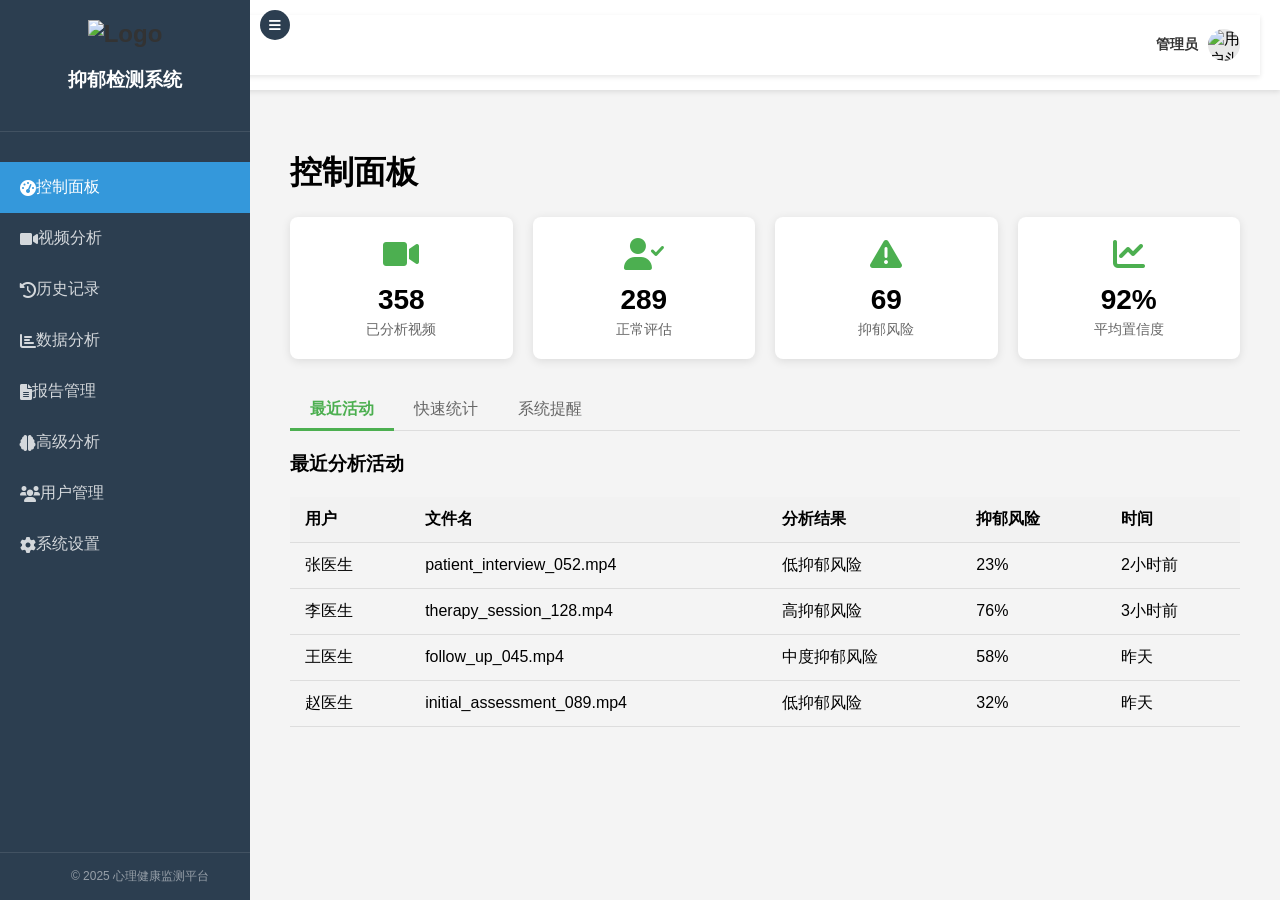
==== tcn/templates/index.html @ 93fea60d "1" ====
<!DOCTYPE html>
<html lang="zh-CN">
<head>
    <meta charset="UTF-8">
    <meta name="viewport" content="width=device-width, initial-scale=1.0">
    <title>抑郁症检测系统</title>
    <!-- 添加Chart.js库用于数据可视化 -->
    <script src="https://cdn.jsdelivr.net/npm/chart.js"></script>
    <!-- 添加Font Awesome图标库 -->
    <link rel="stylesheet" href="https://cdnjs.cloudflare.com/ajax/libs/font-awesome/6.0.0/css/all.min.css">
    <style>
        body {
            font-family: Arial, sans-serif;
            margin: 0;
            padding: 0;
            background-color: #f4f4f4;
        }
        
        /* 侧边栏样式 */
        .sidebar {
            position: fixed;
            left: 0;
            top: 0;
            height: 100%;
            width: 250px;
            background-color: #2c3e50;
            color: #fff;
            transition: all 0.3s ease;
            z-index: 1000;
            overflow-y: auto;
        }
        
        .sidebar-header {
            padding: 20px;
            text-align: center;
            border-bottom: 1px solid rgba(255, 255, 255, 0.1);
        }
        
        .sidebar-logo {
            font-size: 22px;
            font-weight: bold;
            color: #fff;
        }
        
        .sidebar-menu {
            padding: 0;
            list-style: none;
            margin: 30px 0;
        }
        
        .sidebar-menu li {
            padding: 0;
            position: relative;
        }
        
        .sidebar-menu li a {
            display: flex;
            align-items: center;
            padding: 15px 20px;
            color: rgba(255, 255, 255, 0.8);
            text-decoration: none;
            transition: 0.3s;
        }
        
        .sidebar-menu li a:hover {
            background: rgba(255, 255, 255, 0.1);
            color: #fff;
        }
        
        .sidebar-menu li.active a {
            background: #3498db;
            color: #fff;
        }
        
        .sidebar-menu .icon {
            margin-right: 10px;
            font-size: 18px;
            width: 25px;
            text-align: center;
        }
        
        .sidebar-footer {
            position: absolute;
            bottom: 0;
            width: 100%;
            padding: 15px;
            text-align: center;
            border-top: 1px solid rgba(255, 255, 255, 0.1);
            font-size: 12px;
            color: rgba(255, 255, 255, 0.5);
        }
        
        .main-content {
            margin-left: 250px;
            padding: 20px;
            transition: all 0.3s ease;
        }
        
        .toggle-sidebar {
            position: fixed;
            left: 260px;
            top: 10px;
            z-index: 1001;
            background: #2c3e50;
            color: #fff;
            border: none;
            border-radius: 50%;
            width: 30px;
            height: 30px;
            line-height: 30px;
            text-align: center;
            cursor: pointer;
            transition: all 0.3s ease;
        }
        
        body.sidebar-collapsed .sidebar {
            width: 60px;
        }
        
        body.sidebar-collapsed .sidebar-logo,
        body.sidebar-collapsed .sidebar-menu span {
            display: none;
        }
        
        body.sidebar-collapsed .main-content {
            margin-left: 60px;
        }
        
        body.sidebar-collapsed .toggle-sidebar {
            left: 70px;
        }
        
        /* 主内容区样式 */
        .container {
            max-width: 1200px;
            margin: 0 auto;
            padding: 20px;
        }
        header {
            background-color: #fff;
            box-shadow: 0 2px 5px rgba(0,0,0,0.1);
            padding: 15px 0;
        }
        .header-content {
            display: flex;
            justify-content: space-between;
            align-items: center;
            max-width: 1200px;
            margin: 0 auto;
            padding: 0 20px;
        }
        .logo {
            font-size: 24px;
            font-weight: bold;
            color: #333;
        }
        .user-info {
            display: flex;
            align-items: center;
        }
        .username {
            margin-right: 15px;
        }
        .btn {
            padding: 10px 15px;
            background-color: #4CAF50;
            color: white;
            border: none;
            border-radius: 4px;
            cursor: pointer;
            font-size: 16px;
            text-decoration: none;
        }
        .btn:hover {
            background-color: #45a049;
        }
        .btn-logout {
            background-color: #f44336;
        }
        .btn-logout:hover {
            background-color: #d32f2f;
        }
        .content {
            margin-top: 30px;
            background-color: #fff;
            padding: 20px;
            border-radius: 8px;
            box-shadow: 0 2px 5px rgba(0,0,0,0.1);
        }
        .upload-section {
            text-align: center;
            padding: 40px 20px;
            border: 2px dashed #ddd;
            border-radius: 8px;
            margin-bottom: 30px;
        }
        .upload-section h2 {
            margin-top: 0;
            color: #333;
        }
        .file-input-container {
            margin: 20px 0;
        }
        #file-name {
            margin-top: 10px;
            font-style: italic;
            color: #666;
        }
        .history-section h2 {
            color: #333;
            border-bottom: 1px solid #eee;
            padding-bottom: 10px;
        }
        table {
            width: 100%;
            border-collapse: collapse;
            margin-top: 20px;
        }
        th, td {
            padding: 12px 15px;
            text-align: left;
            border-bottom: 1px solid #ddd;
        }
        th {
            background-color: #f2f2f2;
            font-weight: bold;
        }
        .loader {
            border: 5px solid #f3f3f3;
            border-top: 5px solid #3498db;
            border-radius: 50%;
            width: 30px;
            height: 30px;
            animation: spin 2s linear infinite;
            margin: 20px auto;
            display: none;
        }
        @keyframes spin {
            0% { transform: rotate(0deg); }
            100% { transform: rotate(360deg); }
        }
        .result-section {
            display: none;
            margin-top: 30px;
            padding: 20px;
            background-color: #e8f5e9;
            border-radius: 8px;
        }
        .chart-container {
            height: 300px;
            margin-top: 20px;
        }
        
        /* 仪表盘相关样式 */
        .dashboard {
            display: grid;
            grid-template-columns: repeat(2, 1fr);
            gap: 20px;
            margin-bottom: 30px;
        }
        
        @media (min-width: 992px) {
            .dashboard {
                grid-template-columns: repeat(4, 1fr);
            }
        }
        
        .dashboard-card {
            background-color: #fff;
            border-radius: 8px;
            box-shadow: 0 2px 10px rgba(0,0,0,0.1);
            padding: 20px;
            text-align: center;
            transition: all 0.3s ease;
        }
        
        .dashboard-card:hover {
            transform: translateY(-5px);
            box-shadow: 0 5px 15px rgba(0,0,0,0.1);
        }
        
        .dashboard-card .icon {
            font-size: 32px;
            margin-bottom: 10px;
            color: #4CAF50;
        }
        
        .dashboard-card .number {
            font-size: 28px;
            font-weight: bold;
            margin-bottom: 5px;
        }
        
        .dashboard-card .label {
            color: #666;
            font-size: 14px;
        }
        
        /* 标签页样式 */
        .tabs {
            margin-top: 30px;
        }
        
        .tab-buttons {
            display: flex;
            border-bottom: 1px solid #ddd;
            margin-bottom: 20px;
        }
        
        .tab-button {
            padding: 10px 20px;
            background: none;
            border: none;
            cursor: pointer;
            font-size: 16px;
            position: relative;
            color: #666;
        }
        
        .tab-button.active {
            color: #4CAF50;
            font-weight: bold;
        }
        
        .tab-button.active::after {
            content: '';
            position: absolute;
            bottom: -1px;
            left: 0;
            width: 100%;
            height: 3px;
            background-color: #4CAF50;
        }
        
        .tab-content {
            display: none;
        }
        
        .tab-content.active {
            display: block;
        }
        
        /* 数据分析图表容器 */
        .chart-grid {
            display: grid;
            grid-template-columns: 1fr;
            gap: 20px;
            margin-top: 20px;
        }
        
        @media (min-width: 768px) {
            .chart-grid {
                grid-template-columns: repeat(2, 1fr);
            }
        }
        
        .chart-box {
            background-color: #fff;
            border-radius: 8px;
            box-shadow: 0 2px 5px rgba(0,0,0,0.1);
            padding: 15px;
            height: 300px;
        }
        
        .chart-box h3 {
            margin-top: 0;
            margin-bottom: 15px;
            font-size: 18px;
            color: #333;
        }
        
        /* 内容分区样式 */
        .content-section {
            display: none;
            animation: fadeIn 0.3s ease-in-out;
        }
        
        .content-section.active {
            display: block;
        }
        
        @keyframes fadeIn {
            from { opacity: 0; }
            to { opacity: 1; }
        }
        
        /* 系统设置样式 */
        .settings-grid {
            display: grid;
            grid-template-columns: 1fr;
            gap: 20px;
        }
        
        @media (min-width: 768px) {
            .settings-grid {
                grid-template-columns: repeat(2, 1fr);
            }
        }
        
        .settings-card {
            background-color: #fff;
            border-radius: 8px;
            box-shadow: 0 2px 5px rgba(0,0,0,0.1);
            padding: 20px;
            margin-bottom: 20px;
        }
        
        .settings-card h3 {
            margin-top: 0;
            margin-bottom: 15px;
            font-size: 18px;
            color: #333;
            border-bottom: 1px solid #eee;
            padding-bottom: 10px;
        }
        
        .form-group {
            margin-bottom: 15px;
        }
        
        .form-group label {
            display: block;
            margin-bottom: 5px;
            font-weight: bold;
            color: #555;
        }
        
        .form-control {
            width: 100%;
            padding: 8px 12px;
            border: 1px solid #ddd;
            border-radius: 4px;
            box-sizing: border-box;
            font-size: 14px;
        }
        
        .form-check {
            margin-bottom: 10px;
        }
        
        .form-check label {
            margin-left: 5px;
            font-weight: normal;
        }
        
        .settings-actions {
            text-align: right;
            margin-top: 15px;
        }
        
        /* 高级分析样式 */
        .analysis-options {
            display: flex;
            flex-wrap: wrap;
            gap: 15px;
            margin-bottom: 20px;
        }
        
        .analysis-option {
            flex: 1;
            min-width: 200px;
            padding: 15px;
            border: 1px solid #ddd;
            border-radius: 8px;
            text-align: center;
            cursor: pointer;
            transition: all 0.2s ease;
        }
        
        .analysis-option:hover {
            border-color: #4CAF50;
            background-color: rgba(76, 175, 80, 0.05);
        }
        
        .analysis-option.selected {
            border-color: #4CAF50;
            background-color: rgba(76, 175, 80, 0.1);
        }
        
        .analysis-option i {
            font-size: 32px;
            color: #4CAF50;
            margin-bottom: 10px;
            display: block;
        }
        
        /* 报告管理样式 */
        .report-filter {
            display: flex;
            flex-wrap: wrap;
            gap: 15px;
            margin-bottom: 20px;
            align-items: center;
        }
        
        .report-filter .form-group {
            margin-bottom: 0;
            flex: 1;
            min-width: 200px;
        }
        
        .report-list {
            list-style: none;
            padding: 0;
            margin: 0;
        }
        
        .report-item {
            background-color: #fff;
            padding: 15px;
            border-radius: 8px;
            border-left: 4px solid #4CAF50;
            margin-bottom: 15px;
            box-shadow: 0 2px 5px rgba(0,0,0,0.05);
        }
        
        .report-item h4 {
            margin-top: 0;
            margin-bottom: 10px;
            color: #333;
        }
        
        .report-meta {
            display: flex;
            font-size: 12px;
            color: #777;
            margin-bottom: 10px;
        }
        
        .report-meta > div {
            margin-right: 15px;
        }
        
        .report-meta i {
            margin-right: 5px;
        }
        
        .report-actions {
            display: flex;
            justify-content: flex-end;
            gap: 10px;
        }
        
        .btn-sm {
            padding: 5px 10px;
            font-size: 12px;
        }
        
        /* 用户管理样式 */
        .user-card {
            display: flex;
            align-items: center;
            padding: 15px;
            border-radius: 8px;
            background-color: #fff;
            box-shadow: 0 2px 5px rgba(0,0,0,0.05);
            margin-bottom: 15px;
        }
        
        .user-avatar {
            width: 50px;
            height: 50px;
            border-radius: 50%;
            background-color: #e9e9e9;
            display: flex;
            align-items: center;
            justify-content: center;
            font-size: 24px;
            color: #666;
            margin-right: 15px;
        }
        
        .user-info-detail {
            flex: 1;
        }
        
        .user-name {
            font-weight: bold;
            margin: 0;
            font-size: 16px;
        }
        
        .user-email {
            color: #777;
            font-size: 14px;
            margin: 5px 0 0 0;
        }
        
        .user-role {
            display: inline-block;
            padding: 3px 8px;
            background-color: #e9f5e9;
            color: #4CAF50;
            border-radius: 30px;
            font-size: 12px;
            margin-top: 5px;
        }
        
        .user-actions {
            display: flex;
            gap: 10px;
        }

        /* 数据分析相关样式 */
        .analytics-filters {
            display: flex;
            flex-wrap: wrap;
            gap: 15px;
            margin-bottom: 25px;
            padding: 15px;
            background-color: #f8f9fa;
            border-radius: 8px;
            align-items: flex-end;
        }
        
        .analytics-summary {
            display: flex;
            flex-wrap: wrap;
            gap: 20px;
            margin-bottom: 30px;
        }
        
        .summary-card {
            flex: 1;
            min-width: 220px;
            background-color: white;
            border-radius: 8px;
            padding: 20px;
            box-shadow: 0 2px 6px rgba(0,0,0,0.08);
            display: flex;
            align-items: center;
        }
        
        .card-icon {
            width: 48px;
            height: 48px;
            border-radius: 50%;
            display: flex;
            align-items: center;
            justify-content: center;
            font-size: 20px;
            color: white;
            margin-right: 15px;
        }
        
        .bg-primary { background-color: #4CAF50; }
        .bg-danger { background-color: #F44336; }
        .bg-success { background-color: #2196F3; }
        .bg-warning { background-color: #FF9800; }
        
        .card-content {
            flex: 1;
        }
        
        .card-title {
            font-size: 14px;
            color: #666;
            margin-bottom: 5px;
        }
        
        .card-value {
            font-size: 24px;
            font-weight: bold;
            color: #333;
            margin-bottom: 5px;
        }
        
        .card-trend {
            font-size: 13px;
            display: flex;
            align-items: center;
        }
        
        .card-trend.positive {
            color: #4CAF50;
        }
        
        .card-trend.negative {
            color: #F44336;
        }
        
        .card-trend i {
            margin-right: 5px;
        }
        
        /* 图表容器 */
        .analytics-main {
            display: flex;
            flex-direction: column;
            gap: 25px;
        }
        
        .chart-container {
            background-color: white;
            border-radius: 8px;
            padding: 20px;
            box-shadow: 0 2px 6px rgba(0,0,0,0.08);
        }
        
        .chart-container.large-chart {
            height: 350px;
        }
        
        .chart-container canvas {
            width: 100%;
        }
        
        .chart-header {
            display: flex;
            justify-content: space-between;
            align-items: center;
            margin-bottom: 15px;
        }
        
        .chart-header h3 {
            margin: 0;
            font-size: 16px;
            font-weight: 600;
            color: #333;
        }
        
        .chart-actions {
            display: flex;
            gap: 5px;
        }
        
        .btn-icon {
            width: 32px;
            height: 32px;
            border-radius: 4px;
            border: 1px solid #eee;
            background: transparent;
            display: flex;
            align-items: center;
            justify-content: center;
            cursor: pointer;
        }
        
        .btn-icon:hover {
            background-color: #f5f5f5;
        }
        
        .chart-grid-2 {
            display: flex;
            flex-wrap: wrap;
            gap: 25px;
        }
        
        .chart-grid-2 .chart-container {
            flex: 1 1 calc(50% - 25px);
            min-width: 300px;
        }

        /* 顶部导航样式 */
        .header-content {
            display: flex;
            justify-content: space-between;
            align-items: center;
            padding: 0 20px;
            height: 60px;
            background-color: #fff;
            box-shadow: 0 2px 5px rgba(0,0,0,0.1);
        }
        
        .header-content h1 {
            font-size: 18px;
            color: #333;
            margin: 0;
        }
        
        .user-profile {
            display: flex;
            align-items: center;
            position: relative;
        }
        
        .user-name {
            margin-right: 10px;
            font-size: 14px;
            color: #333;
        }
        
        .avatar {
            width: 32px;
            height: 32px;
            border-radius: 50%;
            object-fit: cover;
            background-color: #e9e9e9;
        }
        
        .dropdown-menu {
            display: none;
            position: absolute;
            right: 0;
            top: 100%;
            background-color: #fff;
            border: 1px solid #ddd;
            border-radius: 4px;
            box-shadow: 0 2px 10px rgba(0,0,0,0.1);
            z-index: 1000;
        }
        
        .user-profile:hover .dropdown-menu {
            display: block;
        }
        
        .dropdown-menu a {
            display: block;
            padding: 10px 15px;
            color: #333;
            text-decoration: none;
            font-size: 14px;
        }
        
        .dropdown-menu a:hover {
            background-color: #f5f5f5;
        }
    </style>
</head>
<body>
    <header>
        <div class="header-content">
            <h1>抑郁检测系统</h1>
            <div class="user-profile">
                <span class="user-name">管理员</span>
                <img src="https://via.placeholder.com/32" alt="用户头像" class="avatar">
                <div class="dropdown-menu">
                    <a href="#"><i class="fas fa-user"></i> 个人信息</a>
                    <a href="#"><i class="fas fa-cog"></i> 账号设置</a>
                    <a href="#"><i class="fas fa-sign-out-alt"></i> 退出登录</a>
                </div>
            </div>
        </div>
    </header>

    <div class="sidebar">
        <div class="sidebar-header">
            <img src="https://via.placeholder.com/40" alt="Logo" class="logo">
            <h3>抑郁检测系统</h3>
        </div>
        <ul class="sidebar-menu">
            <li class="active">
                <a href="#" class="nav-link" data-section="dashboard-section">
                    <i class="fas fa-tachometer-alt"></i>
                    <span>控制面板</span>
                </a>
            </li>
            <li>
                <a href="#" class="nav-link" data-section="upload-section">
                    <i class="fas fa-video"></i>
                    <span>视频分析</span>
                </a>
            </li>
            <li>
                <a href="#" class="nav-link" data-section="history-section">
                    <i class="fas fa-history"></i>
                    <span>历史记录</span>
                </a>
            </li>
            <li>
                <a href="#" class="nav-link" data-section="analytics-section">
                    <i class="fas fa-chart-bar"></i>
                    <span>数据分析</span>
                </a>
            </li>
            <li>
                <a href="#" class="nav-link" data-section="reports-section">
                    <i class="fas fa-file-alt"></i>
                    <span>报告管理</span>
                </a>
            </li>
            <li>
                <a href="#" class="nav-link" data-section="advanced-section">
                    <i class="fas fa-brain"></i>
                    <span>高级分析</span>
                </a>
            </li>
            <li>
                <a href="#" class="nav-link" data-section="users-section">
                    <i class="fas fa-users"></i>
                    <span>用户管理</span>
                </a>
            </li>
            <li>
                <a href="#" class="nav-link" data-section="settings-section">
                    <i class="fas fa-cog"></i>
                    <span>系统设置</span>
                </a>
            </li>
        </ul>
        <div class="sidebar-footer">
            <span>© 2025 心理健康监测平台</span>
        </div>
    </div>

<!-- 修改主内容区域，添加各功能模块的内容 -->
    <div class="main-content">
        <button class="toggle-sidebar" id="toggle-sidebar">
            <i class="fas fa-bars"></i>
        </button>
        
        <div class="container">
            <!-- 控制面板部分 -->
            <div class="content-section active" id="dashboard-section">
                <h1>控制面板</h1>
                
                <div class="dashboard">
                    <div class="dashboard-card">
                        <div class="icon"><i class="fas fa-video"></i></div>
                        <div class="number" id="total-videos">358</div>
                        <div class="label">已分析视频</div>
                    </div>
                    <div class="dashboard-card">
                        <div class="icon"><i class="fas fa-user-check"></i></div>
                        <div class="number" id="normal-count">289</div>
                        <div class="label">正常评估</div>
                    </div>
                    <div class="dashboard-card">
                        <div class="icon"><i class="fas fa-exclamation-triangle"></i></div>
                        <div class="number" id="depression-count">69</div>
                        <div class="label">抑郁风险</div>
                    </div>
                    <div class="dashboard-card">
                        <div class="icon"><i class="fas fa-chart-line"></i></div>
                        <div class="number" id="avg-confidence">92%</div>
                        <div class="label">平均置信度</div>
                    </div>
                </div>

                <div class="tabs">
                    <div class="tab-buttons">
                        <button class="tab-button active" data-tab="recent-activity">最近活动</button>
                        <button class="tab-button" data-tab="quick-stats">快速统计</button>
                        <button class="tab-button" data-tab="alerts">系统提醒</button>
                    </div>
                    
                    <div class="tab-content active" id="recent-activity-tab">
                        <h3>最近分析活动</h3>
                        <table id="recent-activity-table">
                            <thead>
                                <tr>
                                    <th>用户</th>
                                    <th>文件名</th>
                                    <th>分析结果</th>
                                    <th>抑郁风险</th>
                                    <th>时间</th>
                                </tr>
                            </thead>
                            <tbody>
                                <tr>
                                    <td>张医生</td>
                                    <td>patient_interview_052.mp4</td>
                                    <td>低抑郁风险</td>
                                    <td>23%</td>
                                    <td>2小时前</td>
                                </tr>
                                <tr>
                                    <td>李医生</td>
                                    <td>therapy_session_128.mp4</td>
                                    <td>高抑郁风险</td>
                                    <td>76%</td>
                                    <td>3小时前</td>
                                </tr>
                                <tr>
                                    <td>王医生</td>
                                    <td>follow_up_045.mp4</td>
                                    <td>中度抑郁风险</td>
                                    <td>58%</td>
                                    <td>昨天</td>
                                </tr>
                                <tr>
                                    <td>赵医生</td>
                                    <td>initial_assessment_089.mp4</td>
                                    <td>低抑郁风险</td>
                                    <td>32%</td>
                                    <td>昨天</td>
                                </tr>
                            </tbody>
                        </table>
                    </div>
                    
                    <div class="tab-content" id="quick-stats-tab">
                        <div class="chart-grid">
                            <div class="chart-box">
                                <h3>本月趋势分析</h3>
                                <canvas id="monthly-overview-chart"></canvas>
                            </div>
                            <div class="chart-box">
                                <h3>患者年龄分布</h3>
                                <canvas id="age-distribution-chart"></canvas>
                            </div>
                        </div>
                    </div>
                    
                    <div class="tab-content" id="alerts-tab">
                        <div class="alerts-container">
                            <div class="alert-item">
                                <div class="alert-icon warning"><i class="fas fa-exclamation-triangle"></i></div>
                                <div class="alert-content">
                                    <h4>高抑郁风险检测</h4>
                                    <p>系统检测到3名患者的抑郁风险超过80%，请及时查看报告。</p>
                                    <div class="alert-time">今天 09:45</div>
                                </div>
                                <div class="alert-actions">
                                    <button class="btn btn-sm">查看详情</button>
                                </div>
                            </div>
                            
                            <div class="alert-item">
                                <div class="alert-icon info"><i class="fas fa-info-circle"></i></div>
                                <div class="alert-content">
                                    <h4>模型更新完成</h4>
                                    <p>系统模型已更新至v2.3.5版本，识别准确度提升4.2%</p>
                                    <div class="alert-time">昨天 15:20</div>
                                </div>
                                <div class="alert-actions">
                                    <button class="btn btn-sm">了解详情</button>
                                </div>
                            </div>
                            
                            <div class="alert-item">
                                <div class="alert-icon success"><i class="fas fa-check-circle"></i></div>
                                <div class="alert-content">
                                    <h4>批量分析完成</h4>
                                    <p>25个视频文件的批量分析已完成，可查看分析报告。</p>
                                    <div class="alert-time">昨天 10:15</div>
                                </div>
                                <div class="alert-actions">
                                    <button class="btn btn-sm">查看报告</button>
                                </div>
                            </div>
                        </div>
                    </div>
                </div>
            </div>

            <!-- 视频分析部分 -->
            <div class="content-section" id="upload-section">
                <h1>视频分析</h1>
                
                <div class="upload-section">
                    <h2>上传视频进行分析</h2>
                    <p>请上传一段MP4格式的视频文件，系统将分析视频中的面部表情和语音特征</p>
                    <div class="file-input-container">
                        <input type="file" id="video-upload" accept=".mp4" style="display: none;">
                        <button class="btn" id="upload-btn">选择文件</button>
                        <div id="file-name"></div>
                    </div>
                    <button class="btn" id="analyze-btn" disabled>开始分析</button>
                    <div class="loader" id="loader"></div>
                </div>

                <div class="result-section" id="result-section">
                    <h2>分析结果</h2>
                    <div class="result-summary">
                        <div class="result-card">
                            <h3>综合评估</h3>
                            <div class="result-value" id="result-text">中度抑郁风险</div>
                            <div class="confidence-meter">
                                <div class="confidence-bar" style="width:68%"></div>
                            </div>
                            <div class="confidence-value">置信度: 68%</div>
                        </div>
                        
                        <div class="result-details">
                            <div class="detail-item">
                                <div class="detail-label">面部表情分析</div>
                                <div class="detail-value">较少的积极情绪表达</div>
                            </div>
                            <div class="detail-item">
                                <div class="detail-label">语音特征分析</div>
                                <div class="detail-value">语调平缓，能量低</div>
                            </div>
                            <div class="detail-item">
                                <div class="detail-label">肢体语言分析</div>
                                <div class="detail-value">动作减少，姿势略显紧张</div>
                            </div>
                        </div>
                    </div>
                    
                    <div
                </div>
                
                <div class="history-section">
                    <table id="history-table">
                        <thead>
                            <tr>
                                <th><input type="checkbox" id="select-all"></th>
                                <th>文件名</th>
                                <th>分析结果</th>
                                <th>非抑郁概率</th>
                                <th>抑郁概率</th>
                                <th>分析时间</th>
                                <th>操作</th>
                            </tr>
                        </thead>
                        <tbody id="history-tbody">
                            <tr>
                                <td><input type="checkbox"></td>
                                <td>interview_video_001.mp4</td>
                                <td><span class="status normal">正常</span></td>
                                <td>87%</td>
                                <td>13%</td>
                                <td>2025-05-17 14:32</td>
                                <td>
                                    <button class="btn-icon"><i class="fas fa-eye"></i></button>
                                    <button class="btn-icon"><i class="fas fa-download"></i></button>
                                    <button class="btn-icon"><i class="fas fa-trash"></i></button>
                                </td>
                            </tr>
                            <tr>
                                <td><input type="checkbox"></td>
                                <td>patient_assessment_045.mp4</td>
                                <td><span class="status warning">中度抑郁</span></td>
                                <td>42%</td>
                                <td>58%</td>
                                <td>2025-05-16 10:15</td>
                                <td>
                                    <button class="btn-icon"><i class="fas fa-eye"></i></button>
                                    <button class="btn-icon"><i class="fas fa-download"></i></button>
                                    <button class="btn-icon"><i class="fas fa-trash"></i></button>
                                </td>
                            </tr>
                            <tr>
                                <td><input type="checkbox"></td>
                                <td>therapy_session_028.mp4</td>
                                <td><span class="status danger">重度抑郁</span></td>
                                <td>18%</td>
                                <td>82%</td>
                                <td>2025-05-15 09:47</td>
                                <td>
                                    <button class="btn-icon"><i class="fas fa-eye"></i></button>
                                    <button class="btn-icon"><i class="fas fa-download"></i></button>
                                    <button class="btn-icon"><i class="fas fa-trash"></i></button>
                                </td>
                            </tr>
                        </tbody>
                    </table>
                    
                    <div class="bulk-actions">
                        <span>已选择 0 项</span>
                        <button class="btn btn-sm" disabled><i class="fas fa-download"></i> 批量导出</button>
                        <button class="btn btn-sm btn-danger" disabled><i class="fas fa-trash"></i> 批量删除</button>
                    </div>
                    
                    <div class="pagination">
                        <button class="page-btn"><i class="fas fa-angle-left"></i></button>
                        <button class="page-btn active">1</button>
                        <button class="page-btn">2</button>
                        <button class="page-btn">3</button>
                        <span class="page-separator">...</span>
                        <button class="page-btn">12</button>
                        <button class="page-btn"><i class="fas fa-angle-right"></i></button>
                    </div>
                </div>
            </div>
            
            <!-- 数据分析部分 -->
            <div class="content-section" id="analytics-section">
                <h1>数据分析</h1>
                
                <div class="analytics-filters">
                    <div class="form-group">
                        <label for="date-range-analytics">时间范围</label>
                        <select id="date-range-analytics" class="form-control">
                            <option value="last7">过去7天</option>
                            <option value="last30" selected>过去30天</option>
                            <option value="last90">过去90天</option>
                            <option value="last365">过去一年</option>
                            <option value="custom">自定义...</option>
                        </select>
                    </div>
                    
                    <div class="form-group">
                        <label for="user-filter">数据来源</label>
                        <select id="user-filter" class="form-control">
                            <option value="all">所有用户</option>
                            <option value="current">仅当前用户</option>
                            <option value="select">选择用户...</option>
                        </select>
                    </div>
                    
                    <div class="form-group">
                        <button class="btn btn-primary" id="update-analytics">
                            <i class="fas fa-sync"></i> 更新数据
                        </button>
                        <button class="btn btn-outline-secondary">
                            <i class="fas fa-download"></i> 导出数据
                        </button>
                    </div>
                </div>
                
                <div class="analytics-summary">
                    <div class="summary-card">
                        <div class="card-icon bg-primary">
                            <i class="fas fa-film"></i>
                        </div>
                        <div class="card-content">
                            <div class="card-title">总分析数</div>
                            <div class="card-value">2,458</div>
                            <div class="card-trend positive">
                                <i class="fas fa-arrow-up"></i>
                                <span>12.3% ↑</span>
                            </div>
                        </div>
                    </div>
                    
                    <div class="summary-card">
                        <div class="card-icon bg-danger">
                            <i class="fas fa-exclamation-circle"></i>
                        </div>
                        <div class="card-content">
                            <div class="card-title">抑郁检出率</div>
                            <div class="card-value">18.7%</div>
                            <div class="card-trend negative">
                                <i class="fas fa-arrow-up"></i>
                                <span>2.5% ↑</span>
                            </div>
                        </div>
                    </div>
                    
                    <div class="summary-card">
                        <div class="card-icon bg-success">
                            <i class="fas fa-check-circle"></i>
                        </div>
                        <div class="card-content">
                            <div class="card-title">模型准确率</div>
                            <div class="card-value">93.8%</div>
                            <div class="card-trend positive">
                                <i class="fas fa-arrow-up"></i>
                                <span>1.2% ↑</span>
                            </div>
                        </div>
                    </div>
                    
                    <div class="summary-card">
                        <div class="card-icon bg-warning">
                            <i class="fas fa-stopwatch"></i>
                        </div>
                        <div class="card-content">
                            <div class="card-title">平均分析时长</div>
                            <div class="card-value">26秒</div>
                            <div class="card-trend positive">
                                <i class="fas fa-arrow-down"></i>
                                <span>3.5秒 ↓</span>
                            </div>
                        </div>
                    </div>
                </div>
                
                <div class="analytics-main">
                    <div class="chart-container large-chart">
                        <div class="chart-header">
                            <h3>检测结果分布趋势</h3>
                            <div class="chart-actions">
                                <button class="btn-icon"><i class="fas fa-expand"></i></button>
                                <button class="btn-icon"><i class="fas fa-download"></i></button>
                            </div>
                        </div>
                        <canvas id="detection-trend-chart"></canvas>
                    </div>
                    
                    <div class="chart-grid-2">
                        <div class="chart-container">
                            <div class="chart-header">
                                <h3>检测结果分布</h3>
                                <div class="chart-actions">
                                    <button class="btn-icon"><i class="fas fa-expand"></i></button>
                                    <button class="btn-icon"><i class="fas fa-download"></i></button>
                                </div>
                            </div>
                            <canvas id="result-distribution-chart"></canvas>
                        </div>
                        
                        <div class="chart-container">
                            <div class="chart-header">
                                <h3>不同年龄段抑郁检出率</h3>
                                <div class="chart-actions">
                                    <button class="btn-icon"><i class="fas fa-expand"></i></button>
                                    <button class="btn-icon"><i class="fas fa-download"></i></button>
                                </div>
                            </div>
                            <canvas id="age-depression-chart"></canvas>
                        </div>
                    </div>
                    
                    <div class="chart-grid-2">
                        <div class="chart-container">
                            <div class="chart-header">
                                <h3>不同性别抑郁检出率</h3>
                                <div class="chart-actions">
                                    <button class="btn-icon"><i class="fas fa-expand"></i></button>
                                    <button class="btn-icon"><i class="fas fa-download"></i></button>
                                </div>
                            </div>
                            <canvas id="gender-depression-chart"></canvas>
                        </div>
                        
                        <div class="chart-container">
                            <div class="chart-header">
                                <h3>模型置信度分布</h3>
                                <div class="chart-actions">
                                    <button class="btn-icon"><i class="fas fa-expand"></i></button>
                                    <button class="btn-icon"><i class="fas fa-download"></i></button>
                                </div>
                            </div>
                            <canvas id="confidence-distribution-chart"></canvas>
                        </div>
                    </div>
                </div>
            </div>
            
            <!-- 报告管理部分 -->
            <div class="content-section" id="reports-section">
                <!-- 报告管理内容将在这里添加 -->
            </div>
            
            <!-- 高级分析部分 -->
            <div class="content-section" id="advanced-section">
                <!-- 高级分析内容将在这里添加 -->
            </div>
            
            <!-- 用户管理部分 -->
            <div class="content-section" id="users-section">
                <!-- 用户管理内容将在这里添加 -->
            </div>
            
            <!-- 系统设置部分 -->
            <div class="content-section" id="settings-section">
                <!-- 系统设置内容将在这里添加 -->
            </div>
        </div>
    </div>

    <!-- 添加JavaScript功能实现 -->
    <script>
        document.addEventListener('DOMContentLoaded', function() {
            // 侧边栏切换功能
            const toggleBtn = document.getElementById('toggle-sidebar');
            toggleBtn.addEventListener('click', function() {
                document.body.classList.toggle('sidebar-collapsed');
            });
            
            // 菜单项切换功能
            const navLinks = document.querySelectorAll('.nav-link');
            navLinks.forEach(link => {
                link.addEventListener('click', function(e) {
                    e.preventDefault();
                    
                    // 切换活动菜单项
                    navLinks.forEach(item => item.parentElement.classList.remove('active'));
                    this.parentElement.classList.add('active');
                    
                    // 显示对应内容部分
                    const targetSection = this.getAttribute('data-section');
                    document.querySelectorAll('.content-section').forEach(section => {
                        section.classList.remove('active');
                    });
                    document.getElementById(targetSection).classList.add('active');
                });
            });
            
            // 标签页切换功能
            const tabButtons = document.querySelectorAll('.tab-button');
            tabButtons.forEach(button => {
                button.addEventListener('click', function() {
                    const tabId = this.getAttribute('data-tab');
                    const parent = this.closest('.tabs');
                    
                    // 切换标签按钮
                    parent.querySelectorAll('.tab-button').forEach(btn => {
                        btn.classList.remove('active');
                    });
                    this.classList.add('active');
                    
                    // 切换标签内容
                    parent.querySelectorAll('.tab-content').forEach(content => {
                        content.classList.remove('active');
                    });
                    document.getElementById(tabId + '-tab').classList.add('active');
                });
            });
            
            // 初始化图表
            initCharts();
            
            // 模拟加载数据的动画效果
            setTimeout(() => {
                document.querySelectorAll('.dashboard-card .number').forEach(el => {
                    el.classList.add('animated');
                });
            }, 500);
        });
        
        function initCharts() {
            // 1. 检测结果分布趋势图
            const detectionTrendCtx = document.getElementById('detection-trend-chart');
            if (detectionTrendCtx) {
                new Chart(detectionTrendCtx, {
                    type: 'line',
                    data: {
                        labels: ['1月', '2月', '3月', '4月', '5月'],
                        datasets: [
                            {
                                label: '非抑郁',
                                data: [320, 345, 298, 378, 410],
                                borderColor: '#4CAF50',
                                backgroundColor: 'rgba(76, 175, 80, 0.1)',
                                fill: true,
                                tension: 0.4
                            },
                            {
                                label: '轻度抑郁',
                                data: [45, 48, 56, 53, 61],
                                borderColor: '#FFC107',
                                backgroundColor: 'rgba(255, 193, 7, 0.1)',
                                fill: true,
                                tension: 0.4
                            },
                            {
                                label: '中度抑郁',
                                data: [23, 25, 28, 31, 29],
                                borderColor: '#FF9800',
                                backgroundColor: 'rgba(255, 152, 0, 0.1)',
                                fill: true,
                                tension: 0.4
                            },
                            {
                                label: '重度抑郁',
                                data: [12, 10, 13, 15, 12],
                                borderColor: '#F44336',
                                backgroundColor: 'rgba(244, 67, 54, 0.1)',
                                fill: true,
                                tension: 0.4
                            }
                        ]
                    },
                    options: {
                        responsive: true,
                        maintainAspectRatio: false,
                        plugins: {
                            legend: {
                                position: 'top'
                            },
                            tooltip: {
                                mode: 'index',
                                intersect: false
                            }
                        },
                        scales: {
                            x: {
                                title: {
                                    display: true,
                                    text: '月份'
                                }
                            },
                            y: {
                                stacked: true,
                                title: {
                                    display: true,
                                    text: '检测数量'
                                }
                            }
                        }
                    }
                });
            }
            
            // 2. 结果分布饼图
            const resultDistributionCtx = document.getElementById('result-distribution-chart');
            if (resultDistributionCtx) {
                new Chart(resultDistributionCtx, {
                    type: 'doughnut',
                    data: {
                        labels: ['非抑郁', '轻度抑郁', '中度抑郁', '重度抑郁'],
                        datasets: [{
                            data: [410, 61, 29, 12],
                            backgroundColor: [
                                '#4CAF50',
                                '#FFC107',
                                '#FF9800',
                                '#F44336'
                            ]
                        }]
                    },
                    options: {
                        responsive: true,
                        maintainAspectRatio: false,
                        plugins: {
                            legend: {
                                position: 'bottom'
                            }
                        }
                    }
                });
            }
            
            // 3. 年龄段抑郁检出率
            const ageDepressionCtx = document.getElementById('age-depression-chart');
            if (ageDepressionCtx) {
                new Chart(ageDepressionCtx, {
                    type: 'bar',
                    data: {
                        labels: ['18-24岁', '25-34岁', '35-44岁', '45-54岁', '55-64岁', '65岁以上'],
                        datasets: [{
                            label: '抑郁检出率',
                            data: [24.8, 18.5, 15.2, 19.7, 22.3, 26.5],
                            backgroundColor: '#2196F3'
                        }]
                    },
                    options: {
                        responsive: true,
                        maintainAspectRatio: false,
                        plugins: {
                            legend: {
                                display: false
                            }
                        },
                        scales: {
                            y: {
                                beginAtZero: true,
                                title: {
                                    display: true,
                                    text: '检出率 (%)'
                                },
                                max: 30
                            }
                        }
                    }
                });
            }
            
            // 4. 性别抑郁检出率
            const genderDepressionCtx = document.getElementById('gender-depression-chart');
            if (genderDepressionCtx) {
                new Chart(genderDepressionCtx, {
                    type: 'bar',
                    data: {
                        labels: ['男性', '女性'],
                        datasets: [
                            {
                                label: '总体',
                                data: [16.4, 23.7],
                                backgroundColor: '#2196F3'
                            },
                            {
                                label: '轻度',
                                data: [10.2, 14.8],
                                backgroundColor: '#FFC107'
                            },
                            {
                                label: '中度',
                                data: [4.5, 6.3],
                                backgroundColor: '#FF9800'
                            },
                            {
                                label: '重度',
                                data: [1.7, 2.6],
                                backgroundColor: '#F44336'
                            }
                        ]
                    },
                    options: {
                        responsive: true,
                        maintainAspectRatio: false,
                        plugins: {
                            legend: {
                                position: 'bottom'
                            }
                        },
                        scales: {
                            y: {
                                beginAtZero: true,
                                title: {
                                    display: true,
                                    text: '检出率 (%)'
                                }
                            }
                        }
                    }
                });
            }
            
            // 5. 模型置信度分布
            const confidenceDistributionCtx = document.getElementById('confidence-distribution-chart');
            if (confidenceDistributionCtx) {
                // 由于原生Chart.js没有histogram类型，这里使用bar来模拟
                new Chart(confidenceDistributionCtx, {
                    type: 'bar',
                    data: {
                        labels: ['80-85%', '85-90%', '90-95%', '95-100%'],
                        datasets: [{
                            label: '置信度分布',
                            data: [12, 35, 45, 32],
                            backgroundColor: '#4CAF50'
                        }]
                    },
                    options: {
                        responsive: true,
                        maintainAspectRatio: false,
                        scales: {
                            x: {
                                title: {
                                    display: true,
                                    text: '置信度范围'
                                }
                            },
                            y: {
                                title: {
                                    display: true,
                                    text: '频率'
                                },
                                beginAtZero: true
                            }
                        },
                        plugins: {
                            legend: {
                                display: false
                            }
                        }
                    }
                });
            }
            // 月度概览图表
            const monthlyCtx = document.getElementById('monthly-overview-chart');
            if (monthlyCtx) {
                new Chart(monthlyCtx, {
                    type: 'line',
                    data: {
                        labels: ['1月', '2月', '3月', '4月', '5月'],
                        datasets: [
                            {
                                label: '分析数量',
                                data: [65, 78, 52, 91, 86],
                                borderColor: '#4CAF50',
                                tension: 0.3,
                                fill: false
                            },
                            {
                                label: '抑郁检出',
                                data: [12, 19, 8, 17, 15],
                                borderColor: '#FF5722',
                                tension: 0.3,
                                fill: false
                            }
                        ]
                    },
                    options: {
                        responsive: true,
                        maintainAspectRatio: false,
                        plugins: {
                            legend: {
                                position: 'bottom'
                            }
                        }
                    }
                });
            }
            
            // 年龄分布图表
            const ageCtx = document.getElementById('age-distribution-chart');
            if (ageCtx) {
                new Chart(ageCtx, {
                    type: 'doughnut',
                    data: {
                        labels: ['18-25岁', '26-35岁', '36-45岁', '46-55岁', '56岁以上'],
                        datasets: [{
                            data: [15, 30, 25, 18, 12],
                            backgroundColor: [
                                '#4CAF50', '#2196F3', '#FFC107', '#FF5722', '#9C27B0'
                            ]
                        }]
                    },
                    options: {
                        responsive: true,
                        maintainAspectRatio: false,
                        plugins: {
                            legend: {
                                position: 'bottom'
                            }
                        }
                    }
                });
            }
        }
    </script>
</body>
</html>
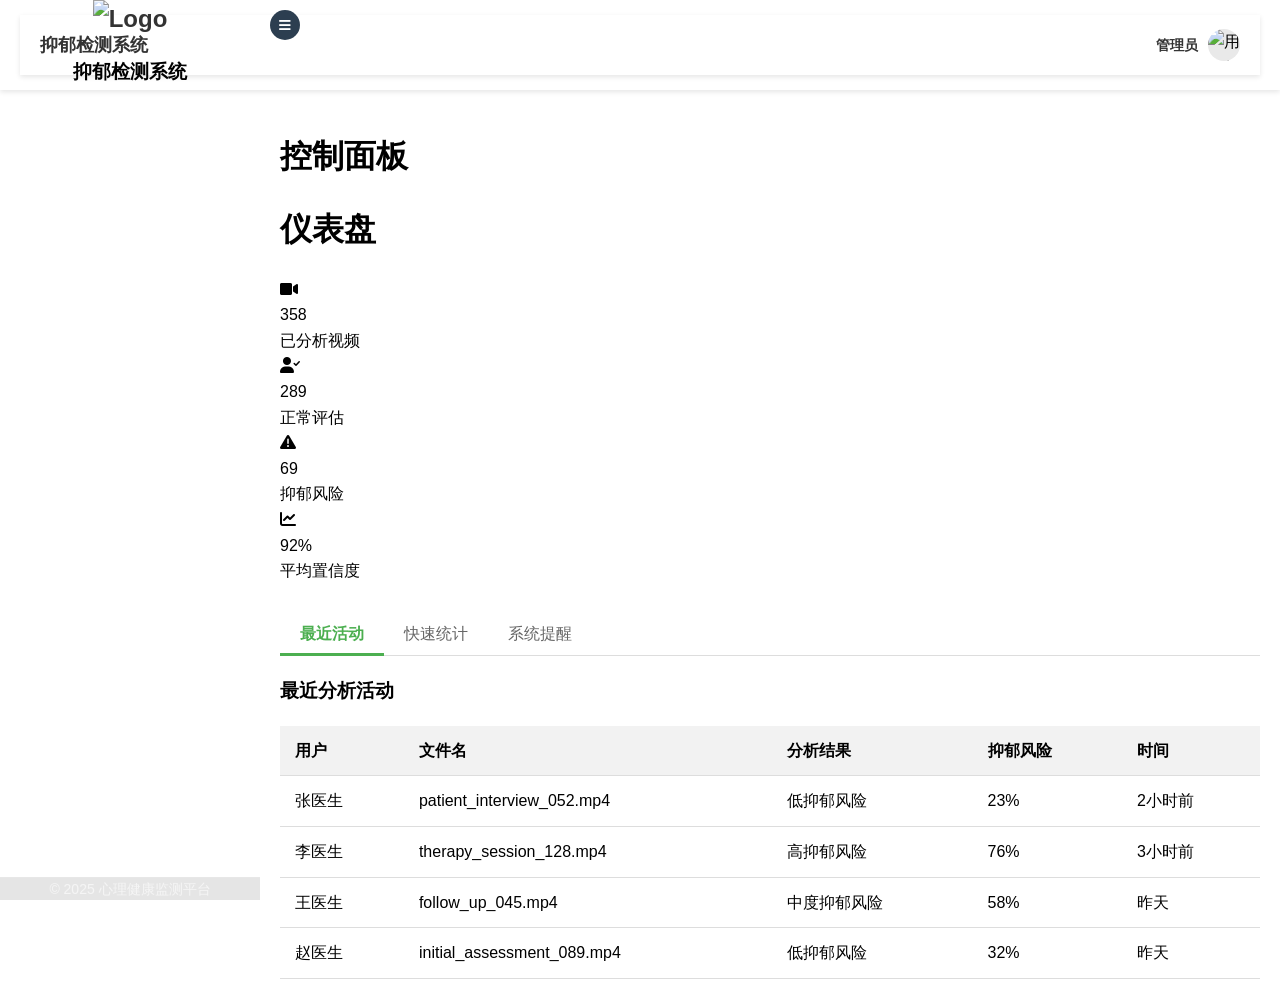
==== commit 107b5673: "11" ====
--- a/tcn/templates/index.html
+++ b/tcn/templates/index.html
@@ -10,95 +10,118 @@
     <link rel="stylesheet" href="https://cdnjs.cloudflare.com/ajax/libs/font-awesome/6.0.0/css/all.min.css">
     <style>
         body {
-            font-family: Arial, sans-serif;
+            font-family: 'Inter', 'SF Pro Display', 'Segoe UI', 'Roboto', sans-serif; /* 更新字体栈 */
             margin: 0;
             padding: 0;
-            background-color: #f4f4f4;
-        }
-        
-        /* 侧边栏样式 */
+            background-color: var(--background-color); /* 使用CSS变量 */
+            color: var(--text-color); /* 使用CSS变量 */
+            line-height: 1.6;
+            -webkit-font-smoothing: antialiased;
+            -moz-osx-font-smoothing: grayscale;
+            min-height: 100vh; /* 确保body至少和视口一样高 */
+        }
+        
+        /* 侧边栏样式 - 现代简约设计 */
         .sidebar {
             position: fixed;
             left: 0;
             top: 0;
             height: 100%;
-            width: 250px;
-            background-color: #2c3e50;
-            color: #fff;
+            width: 260px; /* 稍微加宽 */
+            background: linear-gradient(180deg, var(--dark-bg) 0%, #0f172a 100%); /* 使用CSS变量和更深的渐变 */
+            color: var(--dark-text); /* 使用CSS变量 */
             transition: all 0.3s ease;
             z-index: 1000;
             overflow-y: auto;
+            box-shadow: var(--shadow-lg); /* 使用CSS变量 */
         }
         
         .sidebar-header {
-            padding: 20px;
+            padding: var(--spacing-lg) var(--spacing-md); /* 使用CSS变量 */
             text-align: center;
-            border-bottom: 1px solid rgba(255, 255, 255, 0.1);
+            border-bottom: 1px solid rgba(255, 255, 255, 0.08);
         }
         
         .sidebar-logo {
-            font-size: 22px;
-            font-weight: bold;
+            font-size: 1.5rem; /* 调整大小 */
+            font-weight: 600; /* 调整字重 */
             color: #fff;
+            display: flex;
+            align-items: center;
+            justify-content: center;
+            gap: var(--spacing-sm); /* 使用CSS变量 */
+        }
+
+        .sidebar-logo i { /* 图标颜色 */
+            color: var(--primary-light);
         }
         
         .sidebar-menu {
             padding: 0;
             list-style: none;
-            margin: 30px 0;
+            margin: var(--spacing-md) 0; /* 使用CSS变量 */
         }
         
         .sidebar-menu li {
             padding: 0;
             position: relative;
+            margin-bottom: var(--spacing-xs); /* 使用CSS变量 */
         }
         
         .sidebar-menu li a {
             display: flex;
             align-items: center;
-            padding: 15px 20px;
-            color: rgba(255, 255, 255, 0.8);
+            padding: 14px var(--spacing-lg); /* 使用CSS变量 */
+            color: rgba(255, 255, 255, 0.75); /* 提高对比度 */
             text-decoration: none;
-            transition: 0.3s;
+            transition: var(--transition-fast); /* 使用CSS变量 */
+            border-radius: 0 var(--radius-md) var(--radius-md) 0; /* 使用CSS变量 */
+            margin-right: var(--spacing-md); /* 使用CSS变量 */
+            font-weight: 500;
         }
         
         .sidebar-menu li a:hover {
-            background: rgba(255, 255, 255, 0.1);
+            background: rgba(var(--primary-light-rgb), 0.1); /* 使用RGBa格式的CSS变量 */
             color: #fff;
         }
         
         .sidebar-menu li.active a {
-            background: #3498db;
+            background: rgba(var(--primary-color-rgb), 0.25); /* 使用RGBa格式的CSS变量 */
             color: #fff;
+            border-left: 3px solid var(--primary-light); /* 使用CSS变量 */
         }
         
         .sidebar-menu .icon {
-            margin-right: 10px;
-            font-size: 18px;
-            width: 25px;
+            margin-right: var(--spacing-md); /* 使用CSS变量 */
+            font-size: 1.1rem; /* 调整大小 */
+            width: 24px;
             text-align: center;
+            color: var(--primary-light); /* 使用CSS变量 */
         }
         
         .sidebar-footer {
             position: absolute;
             bottom: 0;
             width: 100%;
-            padding: 15px;
+            padding: var(--spacing-md); /* 使用CSS变量 */
             text-align: center;
-            border-top: 1px solid rgba(255, 255, 255, 0.1);
-            font-size: 12px;
-            color: rgba(255, 255, 255, 0.5);
+            border-top: 1px solid rgba(255, 255, 255, 0.08);
+            font-size: 0.875rem; /* 调整大小 */
+            color: rgba(255, 255, 255, 0.6); /* 提高对比度 */
+            background: rgba(0,0,0,0.1);
         }
         
         .main-content {
-            margin-left: 250px;
-            padding: 20px;
-            transition: all 0.3s ease;
+            margin-left: 260px;
+            padding: var(--spacing-xl);
+            min-height: 100vh;
+            background-color: var(--background-color);
+            transition: var(--transition);
         }
         
         .toggle-sidebar {
             position: fixed;
-            left: 260px;
+            left: 270px;
             top: 10px;
             z-index: 1001;
             background: #2c3e50;
@@ -226,18 +249,16 @@
             font-weight: bold;
         }
         .loader {
-            border: 5px solid #f3f3f3;
-            border-top: 5px solid #3498db;
+            width: 40px;
+            height: 40px;
+            border: 3px solid var(--background-alt);
             border-radius: 50%;
-            width: 30px;
-            height: 30px;
-            animation: spin 2s linear infinite;
-            margin: 20px auto;
-            display: none;
+            border-top-color: var(--primary-color);
+            animation: spin 1s ease-in-out infinite;
+            margin: 0 auto;
         }
         @keyframes spin {
-            0% { transform: rotate(0deg); }
-            100% { transform: rotate(360deg); }
+            to { transform: rotate(360deg); }
         }
         .result-section {
             display: none;
@@ -247,8 +268,9 @@
             border-radius: 8px;
         }
         .chart-container {
-            height: 300px;
-            margin-top: 20px;
+            padding: var(--spacing-lg);
+            position: relative;
+            height: 400px;
         }
         
         /* 仪表盘相关样式 */
@@ -415,39 +437,61 @@
         }
         
         .form-group {
-            margin-bottom: 15px;
+            margin-bottom: var(--spacing-lg);
         }
         
         .form-group label {
             display: block;
-            margin-bottom: 5px;
-            font-weight: bold;
-            color: #555;
+            margin-bottom: var(--spacing-xs);
+            font-weight: 500;
+            color: var(--text-color);
         }
         
         .form-control {
             width: 100%;
-            padding: 8px 12px;
-            border: 1px solid #ddd;
-            border-radius: 4px;
-            box-sizing: border-box;
-            font-size: 14px;
-        }
-        
-        .form-check {
-            margin-bottom: 10px;
-        }
-        
-        .form-check label {
-            margin-left: 5px;
-            font-weight: normal;
-        }
-        
-        .settings-actions {
-            text-align: right;
-            margin-top: 15px;
-        }
-        
+            padding: 0.75rem 1rem;
+            font-size: 0.95rem;
+            line-height: 1.5;
+            color: var(--text-color);
+            background-color: var(--surface-color);
+            border: 1.5px solid var(--border-color);
+            border-radius: var(--radius-md);
+            transition: var(--transition-fast);
+        }
+        
+        .form-control:focus {
+            border-color: var(--primary-color);
+            box-shadow: 0 0 0 3px rgba(var(--primary-color-rgb), 0.1);
+            outline: none;
+        }
+        
+        /* 文件上传区域美化 */
+        .upload-area {
+            border: 2px dashed var(--border-color);
+            border-radius: var(--radius-lg);
+            padding: var(--spacing-xl);
+            text-align: center;
+            transition: var(--transition);
+            cursor: pointer;
+            background-color: var(--background-alt);
+        }
+
+        .upload-area:hover {
+            border-color: var(--primary-color);
+            background-color: rgba(var(--primary-color-rgb), 0.02);
+        }
+
+        .upload-area i {
+            font-size: 2.5rem;
+            color: var(--primary-color);
+            margin-bottom: var(--spacing-md);
+        }
+
+        .upload-area p {
+            margin: 0;
+            color: var(--text-light);
+        }
+
         /* 高级分析样式 */
         .analysis-options {
             display: flex;
@@ -904,23 +948,27 @@
             <div class="content-section active" id="dashboard-section">
                 <h1>控制面板</h1>
                 
-                <div class="dashboard">
-                    <div class="dashboard-card">
+                <div class="dashboard-header">
+                    <h1>仪表盘</h1>
+                </div>
+
+                <div class="stat-grid">
+                    <div class="stat-card">
                         <div class="icon"><i class="fas fa-video"></i></div>
                         <div class="number" id="total-videos">358</div>
                         <div class="label">已分析视频</div>
                     </div>
-                    <div class="dashboard-card">
+                    <div class="stat-card">
                         <div class="icon"><i class="fas fa-user-check"></i></div>
                         <div class="number" id="normal-count">289</div>
                         <div class="label">正常评估</div>
                     </div>
-                    <div class="dashboard-card">
+                    <div class="stat-card">
                         <div class="icon"><i class="fas fa-exclamation-triangle"></i></div>
                         <div class="number" id="depression-count">69</div>
                         <div class="label">抑郁风险</div>
                     </div>
-                    <div class="dashboard-card">
+                    <div class="stat-card">
                         <div class="icon"><i class="fas fa-chart-line"></i></div>
                         <div class="number" id="avg-confidence">92%</div>
                         <div class="label">平均置信度</div>
